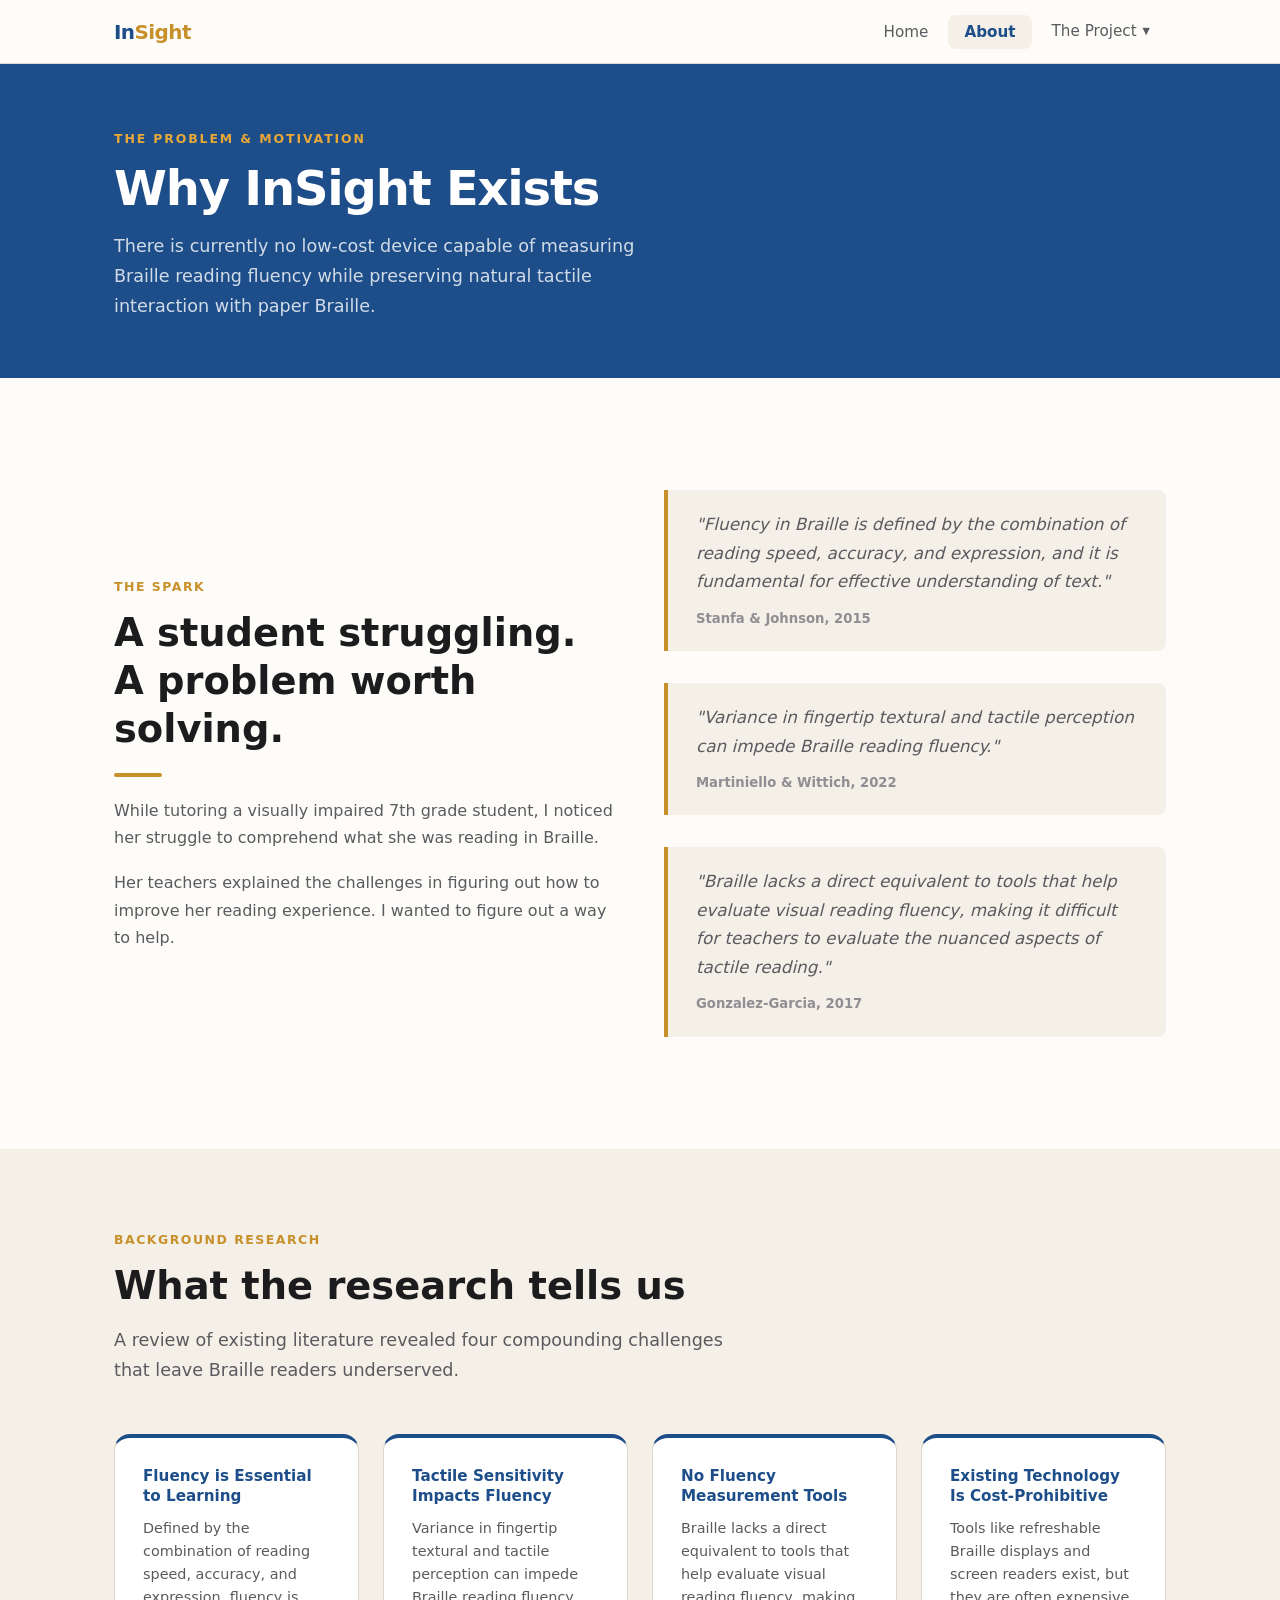
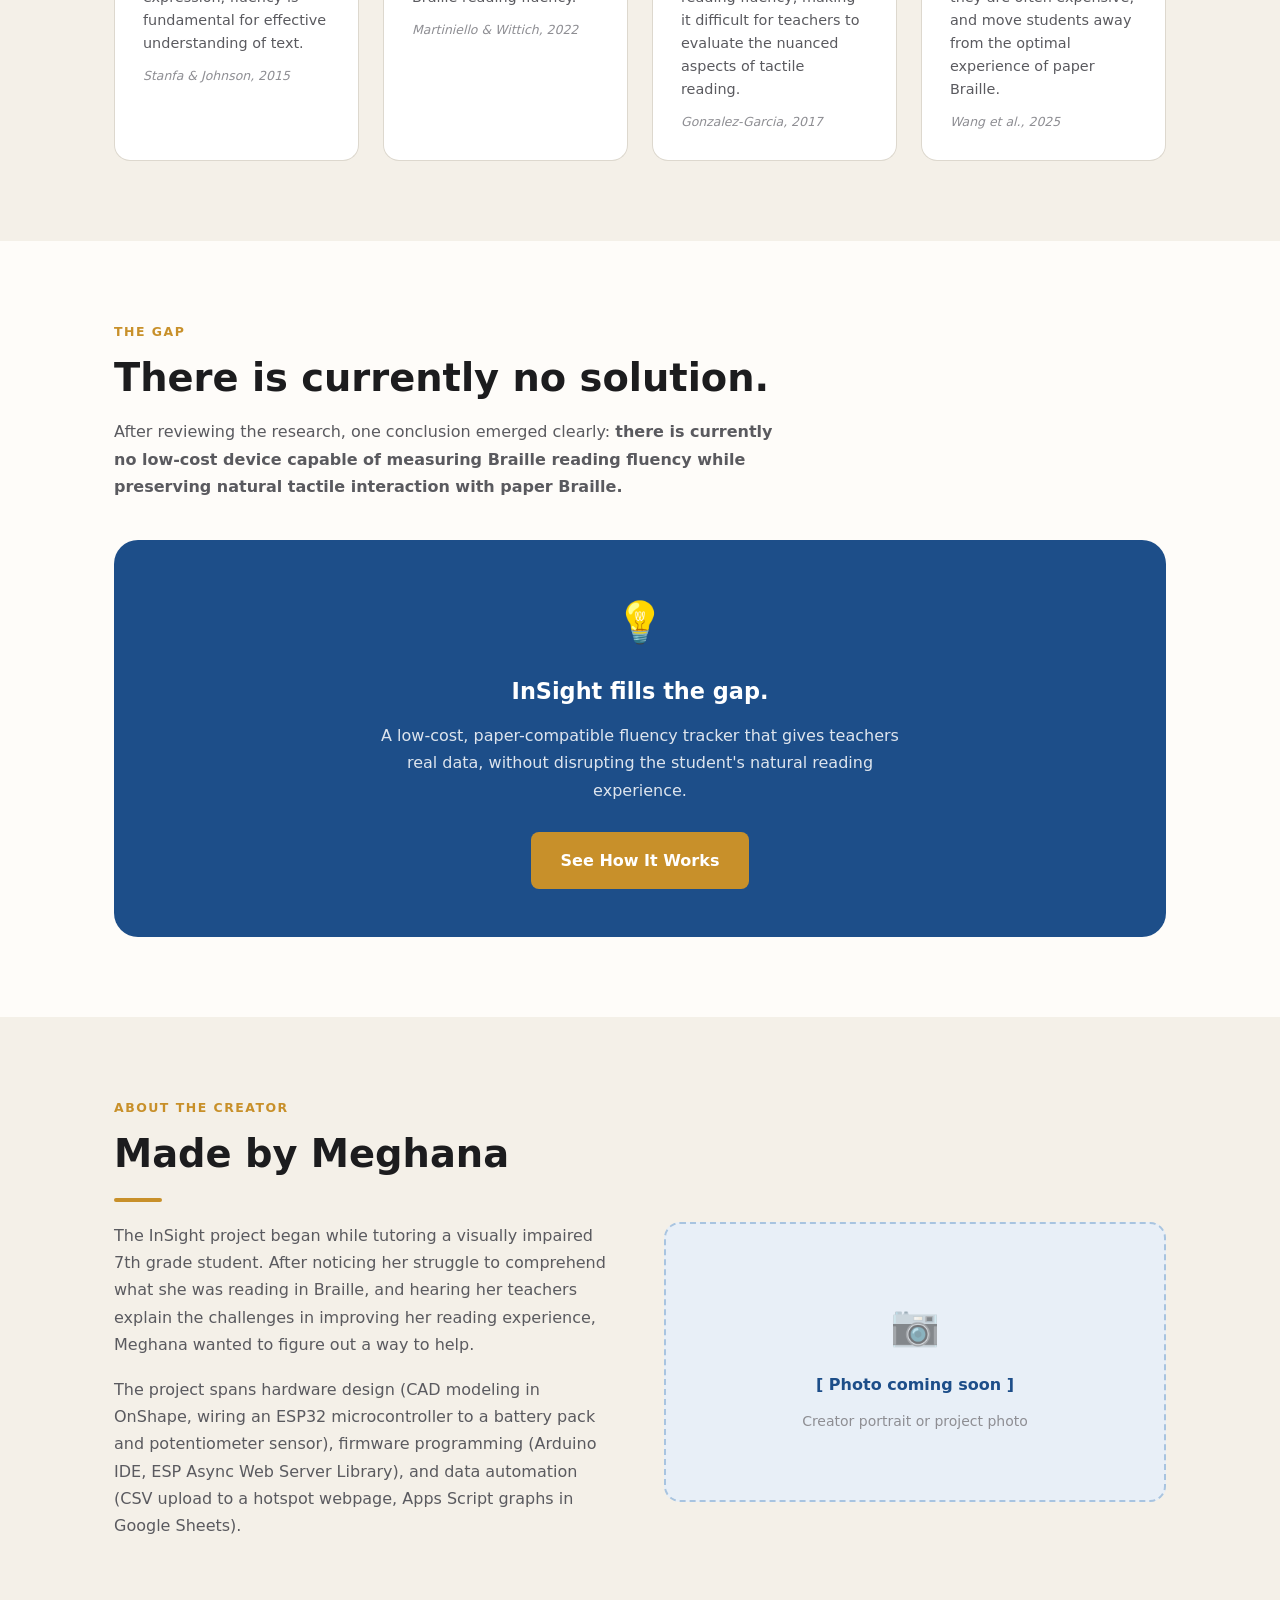
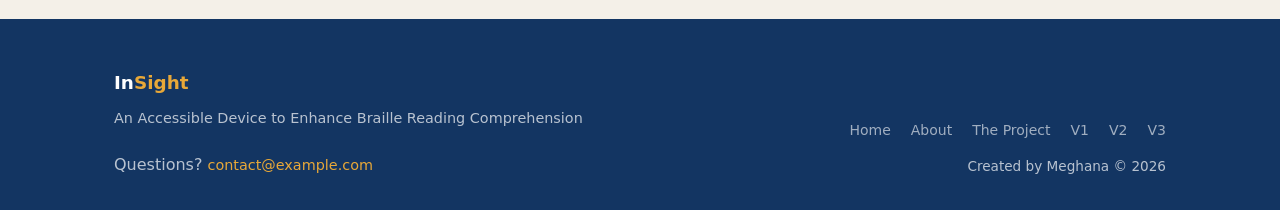
==== about.html @ 89184428 "initial commit" ====
<!DOCTYPE html>
<html lang="en">
<head>
  <meta charset="UTF-8" />
  <meta name="viewport" content="width=device-width, initial-scale=1.0" />
  <title>About: InSight</title>
  <meta name="description" content="Learn about the problem InSight was built to solve: the Braille fluency gap facing visually impaired students." />
  <link rel="stylesheet" href="styles.css" />
  <style>
    .reveal {
      opacity: 0;
      transform: translateY(24px);
      transition: opacity 0.55s ease, transform 0.55s ease;
    }
    .reveal.visible {
      opacity: 1;
      transform: none;
    }
  </style>
</head>
<body>

  <!-- ── Navbar ──────────────────────────────────────── -->
  <nav class="navbar" role="navigation" aria-label="Main navigation">
    <div class="navbar__inner">
      <a href="index.html" class="navbar__logo">In<span>Sight</span></a>
      <ul class="navbar__links" role="list">
        <li><a href="index.html">Home</a></li>
        <li><a href="about.html">About</a></li>
        <li class="nav-dropdown">
          <a href="project.html" class="nav-dropdown__toggle">The Project <span class="nav-dropdown__arrow">&#9660;</span></a>
          <ul class="nav-dropdown__menu" role="list">
            <li><a href="project.html">Overview</a></li>
            <li><a href="v1.html">Version 1</a></li>
            <li><a href="v2.html">Version 2</a></li>
            <li><a href="v3.html">Version 3</a></li>
          </ul>
        </li>
      </ul>
      <button class="navbar__toggle" aria-label="Toggle menu" aria-expanded="false">
        <span></span><span></span><span></span>
      </button>
    </div>
  </nav>

  <!-- ── Page Hero ───────────────────────────────────── -->
  <header class="page-hero">
    <div class="container">
      <p class="page-hero__label">The Problem &amp; Motivation</p>
      <h1 class="page-hero__title">Why InSight Exists</h1>
      <p class="page-hero__subtitle">
        There is currently no low-cost device capable of measuring Braille reading
        fluency while preserving natural tactile interaction with paper Braille.
      </p>
    </div>
  </header>

  <!-- ── Origin Story ────────────────────────────────── -->
  <section class="section">
    <div class="container">
      <div class="two-col">
        <div>
          <p class="section-label">The Spark</p>
          <h2 class="section-title">A student struggling. A problem worth solving.</h2>
          <div class="divider"></div>
          <p style="color:var(--color-text-secondary); margin-bottom:18px;">
            While tutoring a visually impaired 7th grade student, I noticed her
            struggle to comprehend what she was reading in Braille.
          </p>
          <p style="color:var(--color-text-secondary);">
            Her teachers explained the challenges in figuring out how to improve
            her reading experience. I wanted to figure out a way to help.
          </p>
        </div>

        <div class="reveal">
          <div class="quote-block">
            <p>
              "Fluency in Braille is defined by the combination of reading speed,
              accuracy, and expression, and it is fundamental for effective
              understanding of text."
            </p>
            <cite>Stanfa &amp; Johnson, 2015</cite>
          </div>
          <div class="quote-block">
            <p>
              "Variance in fingertip textural and tactile perception can impede
              Braille reading fluency."
            </p>
            <cite>Martiniello &amp; Wittich, 2022</cite>
          </div>
          <div class="quote-block">
            <p>
              "Braille lacks a direct equivalent to tools that help evaluate
              visual reading fluency, making it difficult for teachers to evaluate
              the nuanced aspects of tactile reading."
            </p>
            <cite>Gonzalez-Garcia, 2017</cite>
          </div>
        </div>
      </div>
    </div>
  </section>

  <!-- ── Research Findings ────────────────────────────── -->
  <section class="section section--alt">
    <div class="container">
      <p class="section-label">Background Research</p>
      <h2 class="section-title">What the research tells us</h2>
      <p class="section-subtitle">
        A review of existing literature revealed four compounding challenges
        that leave Braille readers underserved.
      </p>

      <div class="findings-grid">
        <div class="finding reveal">
          <div class="finding__heading">Fluency is Essential to Learning</div>
          <p class="finding__body">
            Defined by the combination of reading speed, accuracy, and expression,
            fluency is fundamental for effective understanding of text.
          </p>
          <span class="finding__cite">Stanfa &amp; Johnson, 2015</span>
        </div>

        <div class="finding reveal" style="transition-delay:0.1s">
          <div class="finding__heading">Tactile Sensitivity Impacts Fluency</div>
          <p class="finding__body">
            Variance in fingertip textural and tactile perception can impede
            Braille reading fluency.
          </p>
          <span class="finding__cite">Martiniello &amp; Wittich, 2022</span>
        </div>

        <div class="finding reveal" style="transition-delay:0.2s">
          <div class="finding__heading">No Fluency Measurement Tools</div>
          <p class="finding__body">
            Braille lacks a direct equivalent to tools that help evaluate visual
            reading fluency, making it difficult for teachers to evaluate the
            nuanced aspects of tactile reading.
          </p>
          <span class="finding__cite">Gonzalez-Garcia, 2017</span>
        </div>

        <div class="finding reveal" style="transition-delay:0.3s">
          <div class="finding__heading">Existing Technology Is Cost-Prohibitive</div>
          <p class="finding__body">
            Tools like refreshable Braille displays and screen readers exist, but
            they are often expensive, and move students away from the optimal
            experience of paper Braille.
          </p>
          <span class="finding__cite">Wang et al., 2025</span>
        </div>
      </div>
    </div>
  </section>

  <!-- ── Conclusion ───────────────────────────────────── -->
  <section class="section">
    <div class="container">
      <p class="section-label">The Gap</p>
      <h2 class="section-title">There is currently no solution.</h2>
      <p style="color:var(--color-text-secondary); max-width:680px; margin-bottom:40px;">
        After reviewing the research, one conclusion emerged clearly: <strong>there is
        currently no low-cost device capable of measuring Braille reading fluency while
        preserving natural tactile interaction with paper Braille.</strong>
      </p>
      <div class="callout reveal">
        <div class="callout__icon">&#128161;</div>
        <h2 class="callout__title">InSight fills the gap.</h2>
        <p class="callout__body">
          A low-cost, paper-compatible fluency tracker that gives teachers
          real data, without disrupting the student's natural reading experience.
        </p>
        <a href="project.html" class="btn btn-accent">See How It Works</a>
      </div>
    </div>
  </section>

  <!-- ── Creator ──────────────────────────────────────── -->
  <section class="section section--alt">
    <div class="container">
      <p class="section-label">About the Creator</p>
      <h2 class="section-title">Made by Meghana</h2>
      <div class="divider"></div>
      <div class="two-col" style="align-items:start;">
        <div>
          <p style="color:var(--color-text-secondary); margin-bottom:18px;">
            The InSight project began while tutoring a visually impaired 7th grade
            student. After noticing her struggle to comprehend what she was reading
            in Braille, and hearing her teachers explain the challenges in improving
            her reading experience, Meghana wanted to figure out a way to help.
          </p>
          <p style="color:var(--color-text-secondary);">
            The project spans hardware design (CAD modeling in OnShape, wiring an
            ESP32 microcontroller to a battery pack and potentiometer sensor),
            firmware programming (Arduino IDE, ESP Async Web Server Library), and
            data automation (CSV upload to a hotspot webpage, Apps Script graphs
            in Google Sheets).
          </p>
        </div>

        <div class="reveal">
          <!-- Placeholder: creator photo -->
          <div class="placeholder placeholder--image">
            <div class="placeholder__icon">&#128247;</div>
            <div class="placeholder__label">[ Photo coming soon ]</div>
            <div class="placeholder__hint">Creator portrait or project photo</div>
          </div>
        </div>
      </div>
    </div>
  </section>

  <!-- ── Footer ──────────────────────────────────────── -->
  <footer class="footer">
    <div class="footer__inner">
      <div>
        <div class="footer__logo">In<span>Sight</span></div>
        <p class="footer__tagline">An Accessible Device to Enhance Braille Reading Comprehension</p>
        <p class="footer__contact">
          Questions? <a href="mailto:contact@example.com">contact@example.com</a>
        </p>
      </div>
      <div class="footer__meta">
        <nav class="footer__nav" aria-label="Footer navigation">
          <a href="index.html">Home</a>
          <a href="about.html">About</a>
          <a href="project.html">The Project</a>
          <a href="v1.html">V1</a>
          <a href="v2.html">V2</a>
          <a href="v3.html">V3</a>
        </nav>
        <p>Created by Meghana &copy; 2026</p>
      </div>
    </div>
  </footer>

  <script src="main.js"></script>
</body>
</html>
---- styles.css ----
/* ── CSS Custom Properties ─────────────────────────────── */
:root {
  --color-primary:          #1D4E89;
  --color-primary-light:    #2E6AB5;
  --color-primary-dark:     #133562;
  --color-accent:           #C8902A;
  --color-accent-light:     #E8A838;
  --color-bg:               #FEFCF9;
  --color-surface:          #F4F0E8;
  --color-surface-2:        #EDE8DE;
  --color-border:           #DDD8CE;
  --color-text:             #1C1C1E;
  --color-text-secondary:   #5A5A5F;
  --color-text-muted:       #8E8E93;
  --color-white:            #FFFFFF;
  --color-placeholder-bg:   #E8EFF7;
  --color-placeholder-border:#A8C4E0;

  --font-sans:  'Segoe UI', system-ui, -apple-system, sans-serif;
  --font-serif: Georgia, 'Times New Roman', serif;

  --radius-sm:  4px;
  --radius-md:  8px;
  --radius-lg:  16px;
  --radius-xl:  24px;

  --shadow-sm:  0 1px 3px rgba(0,0,0,0.08);
  --shadow-md:  0 4px 16px rgba(0,0,0,0.10);
  --shadow-lg:  0 8px 32px rgba(0,0,0,0.12);

  --max-width:  1100px;
  --nav-height: 64px;

  --transition: 0.2s ease;
}

/* ── Reset & Base ──────────────────────────────────────── */
*, *::before, *::after { box-sizing: border-box; margin: 0; padding: 0; }

html { scroll-behavior: smooth; font-size: 16px; }

body {
  font-family: var(--font-sans);
  background: var(--color-bg);
  color: var(--color-text);
  line-height: 1.7;
  -webkit-font-smoothing: antialiased;
}

img { max-width: 100%; height: auto; display: block; }
a  { color: var(--color-primary); text-decoration: none; }
a:hover { text-decoration: underline; }

/* ── Utility ───────────────────────────────────────────── */
.container {
  max-width: var(--max-width);
  margin: 0 auto;
  padding: 0 24px;
}

.section {
  padding: 80px 0;
}

.section--alt {
  background: var(--color-surface);
}

.section-label {
  font-size: 0.78rem;
  font-weight: 700;
  letter-spacing: 0.12em;
  text-transform: uppercase;
  color: var(--color-accent);
  margin-bottom: 12px;
}

.section-title {
  font-size: clamp(1.6rem, 3vw, 2.4rem);
  font-weight: 700;
  color: var(--color-text);
  line-height: 1.25;
  margin-bottom: 16px;
}

.section-subtitle {
  font-size: 1.1rem;
  color: var(--color-text-secondary);
  max-width: 640px;
  margin-bottom: 48px;
}

/* ── Buttons ───────────────────────────────────────────── */
.btn {
  display: inline-flex;
  align-items: center;
  gap: 8px;
  padding: 13px 28px;
  border-radius: var(--radius-md);
  font-weight: 600;
  font-size: 1rem;
  cursor: pointer;
  border: 2px solid transparent;
  transition: all var(--transition);
  text-decoration: none;
}

.btn:hover { text-decoration: none; }

.btn-primary {
  background: var(--color-primary);
  color: var(--color-white);
}
.btn-primary:hover {
  background: var(--color-primary-light);
  transform: translateY(-1px);
  box-shadow: var(--shadow-md);
}

.btn-outline {
  background: transparent;
  color: var(--color-primary);
  border-color: var(--color-primary);
}
.btn-outline:hover {
  background: var(--color-primary);
  color: var(--color-white);
  transform: translateY(-1px);
}

.btn-accent {
  background: var(--color-accent);
  color: var(--color-white);
}
.btn-accent:hover {
  background: var(--color-accent-light);
  transform: translateY(-1px);
  box-shadow: var(--shadow-md);
}

/* ── Navbar ────────────────────────────────────────────── */
.navbar {
  position: sticky;
  top: 0;
  z-index: 100;
  height: var(--nav-height);
  background: rgba(254, 252, 249, 0.95);
  backdrop-filter: blur(12px);
  border-bottom: 1px solid var(--color-border);
  display: flex;
  align-items: center;
}

.navbar__inner {
  max-width: var(--max-width);
  margin: 0 auto;
  padding: 0 24px;
  width: 100%;
  display: flex;
  align-items: center;
  justify-content: space-between;
}

.navbar__logo {
  font-weight: 800;
  font-size: 1.25rem;
  color: var(--color-primary);
  letter-spacing: -0.03em;
  text-decoration: none;
}
.navbar__logo span {
  color: var(--color-accent);
}
.navbar__logo:hover { text-decoration: none; }

.navbar__links {
  display: flex;
  align-items: center;
  gap: 4px;
  list-style: none;
}

.navbar__links a {
  padding: 8px 16px;
  border-radius: var(--radius-md);
  font-weight: 500;
  color: var(--color-text-secondary);
  transition: all var(--transition);
  font-size: 0.95rem;
  text-decoration: none;
}

.navbar__links a:hover {
  color: var(--color-primary);
  background: var(--color-surface);
  text-decoration: none;
}

.navbar__links a.active {
  color: var(--color-primary);
  background: var(--color-surface);
  font-weight: 600;
}

.navbar__toggle {
  display: none;
  flex-direction: column;
  gap: 5px;
  cursor: pointer;
  background: none;
  border: none;
  padding: 8px;
  border-radius: var(--radius-sm);
}

.navbar__toggle span {
  display: block;
  width: 22px;
  height: 2px;
  background: var(--color-text);
  border-radius: 2px;
  transition: all var(--transition);
}

/* ── Footer ────────────────────────────────────────────── */
.footer {
  background: var(--color-primary-dark);
  color: rgba(255,255,255,0.7);
  padding: 48px 0 32px;
  margin-top: auto;
}

.footer__inner {
  max-width: var(--max-width);
  margin: 0 auto;
  padding: 0 24px;
  display: grid;
  grid-template-columns: 1fr auto;
  gap: 32px;
  align-items: end;
}

.footer__logo {
  font-weight: 800;
  font-size: 1.15rem;
  color: var(--color-white);
  margin-bottom: 8px;
}
.footer__logo span { color: var(--color-accent-light); }

.footer__tagline {
  font-size: 0.9rem;
  margin-bottom: 20px;
}

.footer__contact a {
  color: var(--color-accent-light);
  font-size: 0.9rem;
}
.footer__contact a:hover { color: var(--color-white); }

.footer__meta {
  text-align: right;
  font-size: 0.85rem;
}

.footer__nav {
  display: flex;
  gap: 20px;
  margin-bottom: 12px;
  justify-content: flex-end;
}
.footer__nav a {
  color: rgba(255,255,255,0.6);
  font-size: 0.875rem;
  transition: color var(--transition);
}
.footer__nav a:hover { color: var(--color-white); text-decoration: none; }

/* ── Placeholder blocks ────────────────────────────────── */
.placeholder {
  background: var(--color-placeholder-bg);
  border: 2px dashed var(--color-placeholder-border);
  border-radius: var(--radius-lg);
  display: flex;
  flex-direction: column;
  align-items: center;
  justify-content: center;
  text-align: center;
  gap: 12px;
  padding: 48px 24px;
  color: var(--color-primary);
}

.placeholder--image {
  min-height: 280px;
}

.placeholder--video {
  min-height: 360px;
}

.placeholder__icon {
  font-size: 2.5rem;
  opacity: 0.5;
}

.placeholder__label {
  font-weight: 700;
  font-size: 1rem;
  color: var(--color-primary);
}

.placeholder__hint {
  font-size: 0.875rem;
  color: var(--color-text-muted);
}

/* ── Card ──────────────────────────────────────────────── */
.card {
  background: var(--color-white);
  border: 1px solid var(--color-border);
  border-radius: var(--radius-lg);
  padding: 32px;
  box-shadow: var(--shadow-sm);
  transition: box-shadow var(--transition);
}

.card:hover {
  box-shadow: var(--shadow-md);
}

.card__icon {
  font-size: 2rem;
  margin-bottom: 16px;
}

.card__title {
  font-size: 1.15rem;
  font-weight: 700;
  color: var(--color-text);
  margin-bottom: 8px;
}

.card__body {
  color: var(--color-text-secondary);
  font-size: 0.95rem;
  line-height: 1.65;
}

/* ── Stat block ────────────────────────────────────────── */
.stats-grid {
  display: grid;
  grid-template-columns: repeat(auto-fit, minmax(180px, 1fr));
  gap: 24px;
  margin-top: 48px;
}

.stat {
  text-align: center;
  padding: 32px 20px;
  background: var(--color-white);
  border-radius: var(--radius-lg);
  border: 1px solid var(--color-border);
}

.stat__number {
  font-size: 2.2rem;
  font-weight: 800;
  color: var(--color-primary);
  line-height: 1;
  margin-bottom: 8px;
}

.stat__label {
  font-size: 0.875rem;
  color: var(--color-text-secondary);
  line-height: 1.4;
}

/* ── Divider ───────────────────────────────────────────── */
.divider {
  width: 48px;
  height: 4px;
  background: var(--color-accent);
  border-radius: 2px;
  margin: 20px 0;
}

/* ── Two-column grid ───────────────────────────────────── */
.two-col {
  display: grid;
  grid-template-columns: 1fr 1fr;
  gap: 48px;
  align-items: center;
}

.two-col--reverse {
  direction: rtl;
}
.two-col--reverse > * { direction: ltr; }

/* ── Citation / Quote ──────────────────────────────────── */
.quote-block {
  border-left: 4px solid var(--color-accent);
  padding: 20px 28px;
  background: var(--color-surface);
  border-radius: 0 var(--radius-md) var(--radius-md) 0;
  margin: 32px 0;
}

.quote-block p {
  font-style: italic;
  color: var(--color-text-secondary);
  font-size: 1.05rem;
  margin-bottom: 8px;
}

.quote-block cite {
  font-size: 0.825rem;
  color: var(--color-text-muted);
  font-style: normal;
  font-weight: 600;
}

/* ── Research finding cards ────────────────────────────── */
.findings-grid {
  display: grid;
  grid-template-columns: repeat(auto-fit, minmax(240px, 1fr));
  gap: 24px;
  margin-top: 40px;
}

.finding {
  background: var(--color-white);
  border: 1px solid var(--color-border);
  border-radius: var(--radius-lg);
  padding: 28px;
  border-top: 4px solid var(--color-primary);
}

.finding__heading {
  font-weight: 700;
  font-size: 0.95rem;
  color: var(--color-primary);
  margin-bottom: 10px;
  line-height: 1.35;
}

.finding__body {
  font-size: 0.9rem;
  color: var(--color-text-secondary);
  line-height: 1.6;
}

.finding__cite {
  display: block;
  margin-top: 10px;
  font-size: 0.78rem;
  color: var(--color-text-muted);
  font-style: italic;
}

/* ── Process steps ─────────────────────────────────────── */
.steps {
  counter-reset: step;
  display: flex;
  flex-direction: column;
  gap: 0;
}

.step {
  display: flex;
  gap: 20px;
  padding: 24px 0;
  border-bottom: 1px solid var(--color-border);
}
.step:last-child { border-bottom: none; }

.step__number {
  counter-increment: step;
  flex-shrink: 0;
  width: 40px;
  height: 40px;
  border-radius: 50%;
  background: var(--color-primary);
  color: var(--color-white);
  font-weight: 700;
  font-size: 0.9rem;
  display: flex;
  align-items: center;
  justify-content: center;
}

.step__content {}
.step__title {
  font-weight: 700;
  font-size: 1rem;
  color: var(--color-text);
  margin-bottom: 4px;
}
.step__body {
  font-size: 0.9rem;
  color: var(--color-text-secondary);
  line-height: 1.6;
}

/* ── Tag / Badge ───────────────────────────────────────── */
.tag {
  display: inline-block;
  padding: 4px 12px;
  border-radius: 99px;
  font-size: 0.78rem;
  font-weight: 600;
  letter-spacing: 0.02em;
}
.tag--blue   { background: #DDEAF9; color: var(--color-primary); }
.tag--amber  { background: #FDF3DC; color: #7A5800; }
.tag--green  { background: #D6F0E6; color: #1B6B45; }

.tag-row {
  display: flex;
  flex-wrap: wrap;
  gap: 8px;
  margin-top: 16px;
}

/* ── Media grid ────────────────────────────────────────── */
.media-grid {
  display: grid;
  grid-template-columns: 1fr 1fr;
  gap: 24px;
  margin-top: 32px;
}

/* ── Hero (Home) ───────────────────────────────────────── */
.hero {
  background: linear-gradient(135deg, var(--color-primary-dark) 0%, var(--color-primary) 60%, #2E6AB5 100%);
  color: var(--color-white);
  padding: 100px 0 80px;
  position: relative;
  overflow: hidden;
}

.hero::before {
  content: '';
  position: absolute;
  inset: 0;
  background: url("data:image/svg+xml,%3Csvg width='60' height='60' viewBox='0 0 60 60' xmlns='http://www.w3.org/2000/svg'%3E%3Cg fill='none' fill-rule='evenodd'%3E%3Cg fill='%23ffffff' fill-opacity='0.04'%3E%3Ccircle cx='10' cy='10' r='4'/%3E%3Ccircle cx='30' cy='10' r='4'/%3E%3Ccircle cx='50' cy='10' r='4'/%3E%3Ccircle cx='10' cy='30' r='4'/%3E%3Ccircle cx='30' cy='30' r='4'/%3E%3Ccircle cx='50' cy='30' r='4'/%3E%3Ccircle cx='10' cy='50' r='4'/%3E%3Ccircle cx='30' cy='50' r='4'/%3E%3Ccircle cx='50' cy='50' r='4'/%3E%3C/g%3E%3C/g%3E%3C/svg%3E");
}

.hero__inner {
  position: relative;
  max-width: var(--max-width);
  margin: 0 auto;
  padding: 0 24px;
}

.hero__eyebrow {
  font-size: 0.8rem;
  font-weight: 700;
  letter-spacing: 0.15em;
  text-transform: uppercase;
  color: var(--color-accent-light);
  margin-bottom: 20px;
}

.hero__title {
  font-size: clamp(2.5rem, 6vw, 4.5rem);
  font-weight: 800;
  line-height: 1.1;
  letter-spacing: -0.03em;
  margin-bottom: 24px;
  max-width: 720px;
}

.hero__title em {
  font-style: normal;
  color: var(--color-accent-light);
}

.hero__description {
  font-size: 1.2rem;
  line-height: 1.65;
  color: rgba(255,255,255,0.85);
  max-width: 600px;
  margin-bottom: 40px;
}

.hero__actions {
  display: flex;
  gap: 16px;
  flex-wrap: wrap;
}

.hero__scroll {
  margin-top: 64px;
  display: flex;
  align-items: center;
  gap: 10px;
  color: rgba(255,255,255,0.5);
  font-size: 0.825rem;
}

.hero__scroll-line {
  width: 32px;
  height: 1px;
  background: rgba(255,255,255,0.3);
}

/* ── Page hero (inner pages) ───────────────────────────── */
.page-hero {
  background: var(--color-primary);
  color: var(--color-white);
  padding: 64px 0 56px;
}

.page-hero__label {
  font-size: 0.78rem;
  font-weight: 700;
  letter-spacing: 0.15em;
  text-transform: uppercase;
  color: var(--color-accent-light);
  margin-bottom: 12px;
}

.page-hero__title {
  font-size: clamp(1.8rem, 4vw, 3rem);
  font-weight: 800;
  letter-spacing: -0.025em;
  line-height: 1.15;
  margin-bottom: 16px;
}

.page-hero__subtitle {
  font-size: 1.1rem;
  color: rgba(255,255,255,0.8);
  max-width: 560px;
}

/* ── Intro section (Home) ──────────────────────────────── */
.intro-grid {
  display: grid;
  grid-template-columns: repeat(auto-fit, minmax(260px, 1fr));
  gap: 24px;
  margin-top: 48px;
}

/* ── Conclusion callout ─────────────────────────────────── */
.callout {
  background: var(--color-primary);
  color: var(--color-white);
  border-radius: var(--radius-xl);
  padding: 48px;
  text-align: center;
}

.callout__icon { font-size: 2.5rem; margin-bottom: 16px; }
.callout__title {
  font-size: 1.4rem;
  font-weight: 700;
  margin-bottom: 12px;
}
.callout__body {
  font-size: 1rem;
  color: rgba(255,255,255,0.85);
  max-width: 520px;
  margin: 0 auto 28px;
}

/* ── Spec table ─────────────────────────────────────────── */
.spec-table {
  width: 100%;
  border-collapse: collapse;
  font-size: 0.9rem;
}

.spec-table th, .spec-table td {
  padding: 12px 16px;
  text-align: left;
  border-bottom: 1px solid var(--color-border);
}

.spec-table th {
  font-weight: 700;
  color: var(--color-text);
  background: var(--color-surface);
  font-size: 0.825rem;
  letter-spacing: 0.04em;
  text-transform: uppercase;
}

.spec-table td:first-child {
  font-weight: 600;
  color: var(--color-text);
  width: 40%;
}

.spec-table td:last-child {
  color: var(--color-text-secondary);
}

/* ── Animations ─────────────────────────────────────────── */
@keyframes fadeUp {
  from { opacity: 0; transform: translateY(20px); }
  to   { opacity: 1; transform: translateY(0); }
}

.fade-up {
  opacity: 0;
  animation: fadeUp 0.5s ease forwards;
}

.fade-up--delay-1 { animation-delay: 0.1s; }
.fade-up--delay-2 { animation-delay: 0.2s; }
.fade-up--delay-3 { animation-delay: 0.3s; }

/* ── Nav Dropdown ──────────────────────────────────────── */
.nav-dropdown {
  position: relative;
}

.nav-dropdown__toggle {
  display: flex !important;
  align-items: center;
  gap: 4px;
  cursor: pointer;
}

.nav-dropdown__arrow {
  font-size: 0.6rem;
  transition: transform var(--transition);
  margin-left: 2px;
  display: inline-block;
}

.nav-dropdown:hover .nav-dropdown__arrow,
.nav-dropdown.open .nav-dropdown__arrow {
  transform: rotate(180deg);
}

.nav-dropdown__menu {
  display: none;
  position: absolute;
  top: calc(100% + 8px);
  left: 50%;
  transform: translateX(-50%);
  background: var(--color-white);
  border: 1px solid var(--color-border);
  border-radius: var(--radius-md);
  box-shadow: var(--shadow-md);
  min-width: 175px;
  padding: 6px 0;
  list-style: none;
  z-index: 200;
}

.nav-dropdown:hover .nav-dropdown__menu,
.nav-dropdown.open .nav-dropdown__menu {
  display: block;
}

.nav-dropdown__menu li { list-style: none; }

.navbar__links .nav-dropdown__menu a {
  padding: 10px 20px;
  border-radius: 0;
  font-size: 0.875rem;
  display: block;
  width: 100%;
}

.navbar__links .nav-dropdown__menu a:hover {
  background: var(--color-surface);
}

/* ── Version nav tabs ───────────────────────────────────── */
.version-nav {
  display: flex;
  gap: 8px;
  flex-wrap: wrap;
  margin-top: 28px;
  padding-top: 24px;
  border-top: 1px solid rgba(255,255,255,0.18);
}

.version-nav__item {
  padding: 8px 20px;
  border-radius: 99px;
  font-size: 0.875rem;
  font-weight: 600;
  border: 1px solid rgba(255,255,255,0.3);
  color: rgba(255,255,255,0.7);
  text-decoration: none;
  transition: all var(--transition);
}

.version-nav__item:hover {
  background: rgba(255,255,255,0.15);
  color: #fff;
  text-decoration: none;
}

.version-nav__item.active {
  background: rgba(255,255,255,0.22);
  color: #fff;
  border-color: rgba(255,255,255,0.55);
}

/* ── Version badge ──────────────────────────────────────── */
.version-badge {
  display: inline-flex;
  align-items: center;
  gap: 6px;
  padding: 4px 14px;
  border-radius: 99px;
  font-size: 0.75rem;
  font-weight: 700;
  letter-spacing: 0.08em;
  text-transform: uppercase;
  margin-bottom: 14px;
}

.version-badge--v1 {
  background: rgba(200,144,42,0.25);
  color: var(--color-accent-light);
  border: 1px solid rgba(200,144,42,0.4);
}

.version-badge--v2 {
  background: rgba(46,106,181,0.25);
  color: #7BB8FF;
  border: 1px solid rgba(46,106,181,0.4);
}

.version-badge--v3 {
  background: rgba(27,107,69,0.25);
  color: #5FD4A4;
  border: 1px solid rgba(27,107,69,0.4);
}

/* ── Version cards (project overview) ───────────────────── */
.version-cards {
  display: grid;
  grid-template-columns: repeat(auto-fit, minmax(300px, 1fr));
  gap: 28px;
  margin-top: 48px;
}

.version-card {
  background: var(--color-white);
  border: 1px solid var(--color-border);
  border-radius: var(--radius-lg);
  overflow: hidden;
  box-shadow: var(--shadow-sm);
  transition: box-shadow var(--transition), transform var(--transition);
}

.version-card:hover {
  box-shadow: var(--shadow-md);
  transform: translateY(-3px);
}

.version-card__num {
  font-size: 0.75rem;
  font-weight: 700;
  letter-spacing: 0.1em;
  text-transform: uppercase;
  color: var(--color-text-muted);
  margin-bottom: 6px;
}

.version-card__title {
  font-size: 1.3rem;
  font-weight: 700;
  color: var(--color-text);
  margin-bottom: 0;
}

.version-card__header {
  padding: 24px 28px 0;
}

.version-card__body {
  padding: 14px 28px 20px;
  font-size: 0.9rem;
  color: var(--color-text-secondary);
  line-height: 1.65;
}

.version-card__footer {
  padding: 0 28px 28px;
  display: flex;
  gap: 8px;
  flex-wrap: wrap;
  align-items: center;
  justify-content: space-between;
}

.version-card__img {
  width: 100%;
  height: 200px;
  object-fit: cover;
  display: block;
}

/* ── Version prev/next navigation ───────────────────────── */
.version-pagination {
  display: flex;
  justify-content: space-between;
  gap: 16px;
  margin-top: 0;
}

.version-pagination__item {
  flex: 1;
  max-width: 260px;
  display: flex;
  flex-direction: column;
  gap: 4px;
  padding: 20px 24px;
  border: 1px solid var(--color-border);
  border-radius: var(--radius-lg);
  text-decoration: none;
  transition: all var(--transition);
  color: var(--color-text);
}

.version-pagination__item:hover {
  background: var(--color-surface);
  border-color: var(--color-primary);
  box-shadow: var(--shadow-sm);
  text-decoration: none;
  color: var(--color-text);
}

.version-pagination__item--next {
  margin-left: auto;
  text-align: right;
}

.version-pagination__label {
  font-size: 0.75rem;
  font-weight: 700;
  letter-spacing: 0.08em;
  text-transform: uppercase;
  color: var(--color-text-muted);
}

.version-pagination__title {
  font-size: 1rem;
  font-weight: 700;
  color: var(--color-primary);
}

/* ── Video embed ────────────────────────────────────────── */
.video-wrapper {
  border-radius: var(--radius-lg);
  overflow: hidden;
  box-shadow: var(--shadow-lg);
  background: #000;
  width: 100%;
}

.video-wrapper video {
  width: 100%;
  display: block;
}

/* ── PDF embed ──────────────────────────────────────────── */
.pdf-wrapper {
  border-radius: var(--radius-lg);
  overflow: hidden;
  box-shadow: var(--shadow-md);
  border: 1px solid var(--color-border);
}

.pdf-wrapper iframe {
  display: block;
  width: 100%;
  height: 480px;
  border: none;
}

/* ── Insight callout (key learnings) ────────────────────── */
.insight-box {
  background: linear-gradient(135deg, #EEF4FF 0%, #F0F7FF 100%);
  border: 1px solid #C0D8F8;
  border-left: 4px solid var(--color-primary);
  border-radius: 0 var(--radius-md) var(--radius-md) 0;
  padding: 24px 28px;
  margin-bottom: 20px;
}

.insight-box__label {
  font-size: 0.72rem;
  font-weight: 700;
  letter-spacing: 0.12em;
  text-transform: uppercase;
  color: var(--color-primary);
  margin-bottom: 8px;
}

.insight-box__body {
  font-size: 0.95rem;
  color: var(--color-text-secondary);
  line-height: 1.65;
}

/* ── Feature list (V3) ──────────────────────────────────── */
.feature-list {
  display: grid;
  grid-template-columns: repeat(auto-fit, minmax(240px, 1fr));
  gap: 20px;
  margin-top: 36px;
}

.feature-item {
  display: flex;
  gap: 16px;
  padding: 20px;
  background: var(--color-white);
  border: 1px solid var(--color-border);
  border-radius: var(--radius-md);
}

.feature-item__icon {
  font-size: 1.6rem;
  flex-shrink: 0;
  margin-top: 2px;
}

.feature-item__title {
  font-weight: 700;
  font-size: 0.95rem;
  color: var(--color-text);
  margin-bottom: 4px;
}

.feature-item__body {
  font-size: 0.875rem;
  color: var(--color-text-secondary);
  line-height: 1.55;
}

/* ── Design timeline (project overview) ─────────────────── */
.timeline {
  position: relative;
  padding-left: 32px;
  margin: 40px 0;
}

.timeline::before {
  content: '';
  position: absolute;
  left: 8px;
  top: 8px;
  bottom: 8px;
  width: 2px;
  background: var(--color-border);
}

.timeline__item {
  position: relative;
  margin-bottom: 36px;
}

.timeline__item:last-child { margin-bottom: 0; }

.timeline__item::before {
  content: '';
  position: absolute;
  left: -28px;
  top: 6px;
  width: 12px;
  height: 12px;
  border-radius: 50%;
  background: var(--color-primary);
  border: 2px solid var(--color-bg);
  box-shadow: 0 0 0 2px var(--color-primary);
}

.timeline__label {
  font-size: 0.72rem;
  font-weight: 700;
  letter-spacing: 0.1em;
  text-transform: uppercase;
  color: var(--color-accent);
  margin-bottom: 4px;
}

.timeline__title {
  font-size: 1.05rem;
  font-weight: 700;
  color: var(--color-text);
  margin-bottom: 6px;
}

.timeline__body {
  font-size: 0.9rem;
  color: var(--color-text-secondary);
  line-height: 1.6;
}

/* ── Responsive ─────────────────────────────────────────── */
@media (max-width: 768px) {
  .section { padding: 56px 0; }

  .navbar__links {
    display: none;
    position: absolute;
    top: var(--nav-height);
    left: 0;
    right: 0;
    flex-direction: column;
    gap: 0;
    background: var(--color-bg);
    border-bottom: 1px solid var(--color-border);
    padding: 8px 0;
    box-shadow: var(--shadow-md);
  }

  .navbar__links.open { display: flex; }

  .navbar__links a {
    border-radius: 0;
    padding: 14px 24px;
    font-size: 1rem;
    width: 100%;
  }

  .navbar__toggle { display: flex; }

  .two-col {
    grid-template-columns: 1fr;
    gap: 32px;
  }

  .two-col--reverse { direction: ltr; }

  .media-grid {
    grid-template-columns: 1fr;
  }

  .footer__inner {
    grid-template-columns: 1fr;
    gap: 24px;
  }

  .footer__meta { text-align: left; }
  .footer__nav  { justify-content: flex-start; }

  .hero { padding: 72px 0 56px; }

  .callout { padding: 36px 24px; }

  .hero__actions { flex-direction: column; align-items: flex-start; }

  .nav-dropdown__menu {
    position: static;
    transform: none;
    box-shadow: none;
    border: none;
    border-radius: 0;
    background: var(--color-surface-2);
    padding: 0;
    min-width: auto;
  }

  .navbar__links .nav-dropdown__menu a {
    padding: 12px 40px;
    font-size: 0.95rem;
  }

  .version-pagination {
    flex-direction: column;
  }

  .version-pagination__item {
    max-width: none;
  }

  .version-pagination__item--next {
    text-align: left;
    margin-left: 0;
  }

  .version-cards {
    grid-template-columns: 1fr;
  }
}

@media (max-width: 480px) {
  .container { padding: 0 16px; }
  .hero__inner { padding: 0 16px; }
  .page-hero { padding: 48px 0 40px; }
}
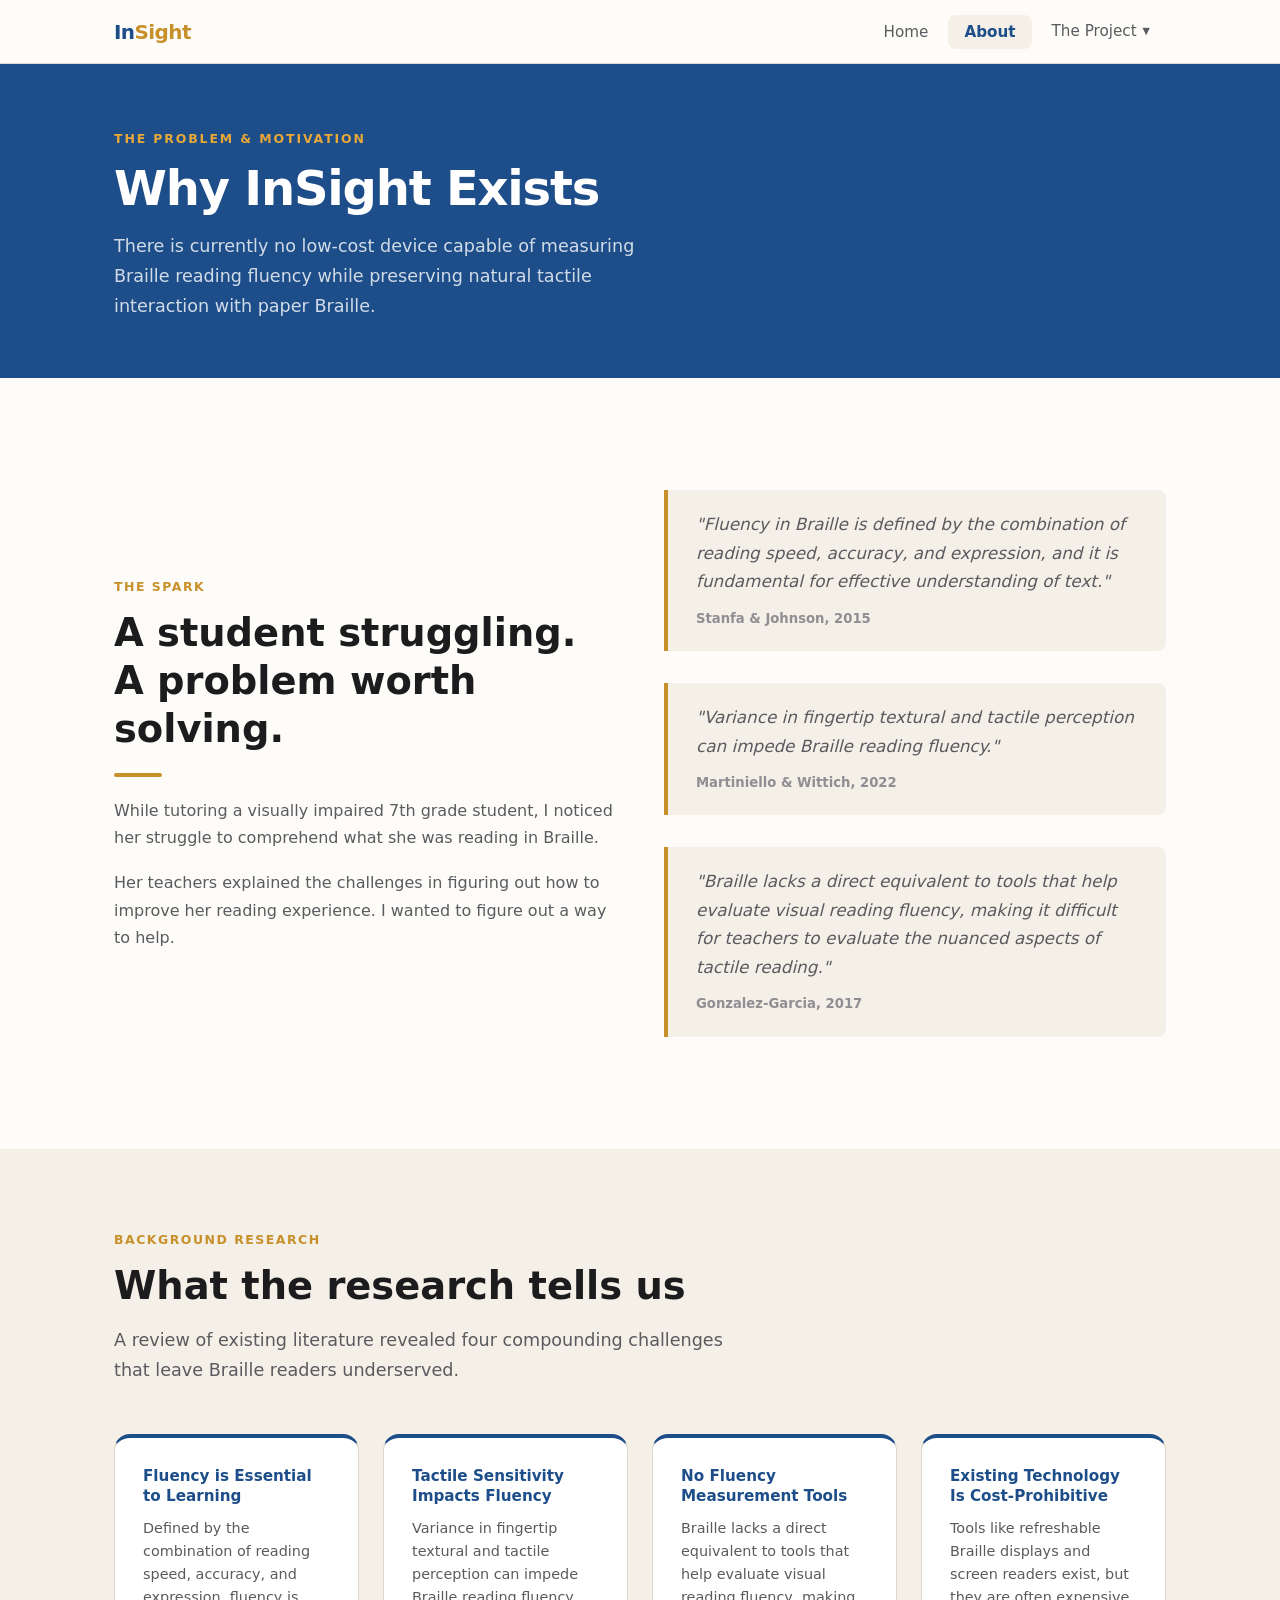
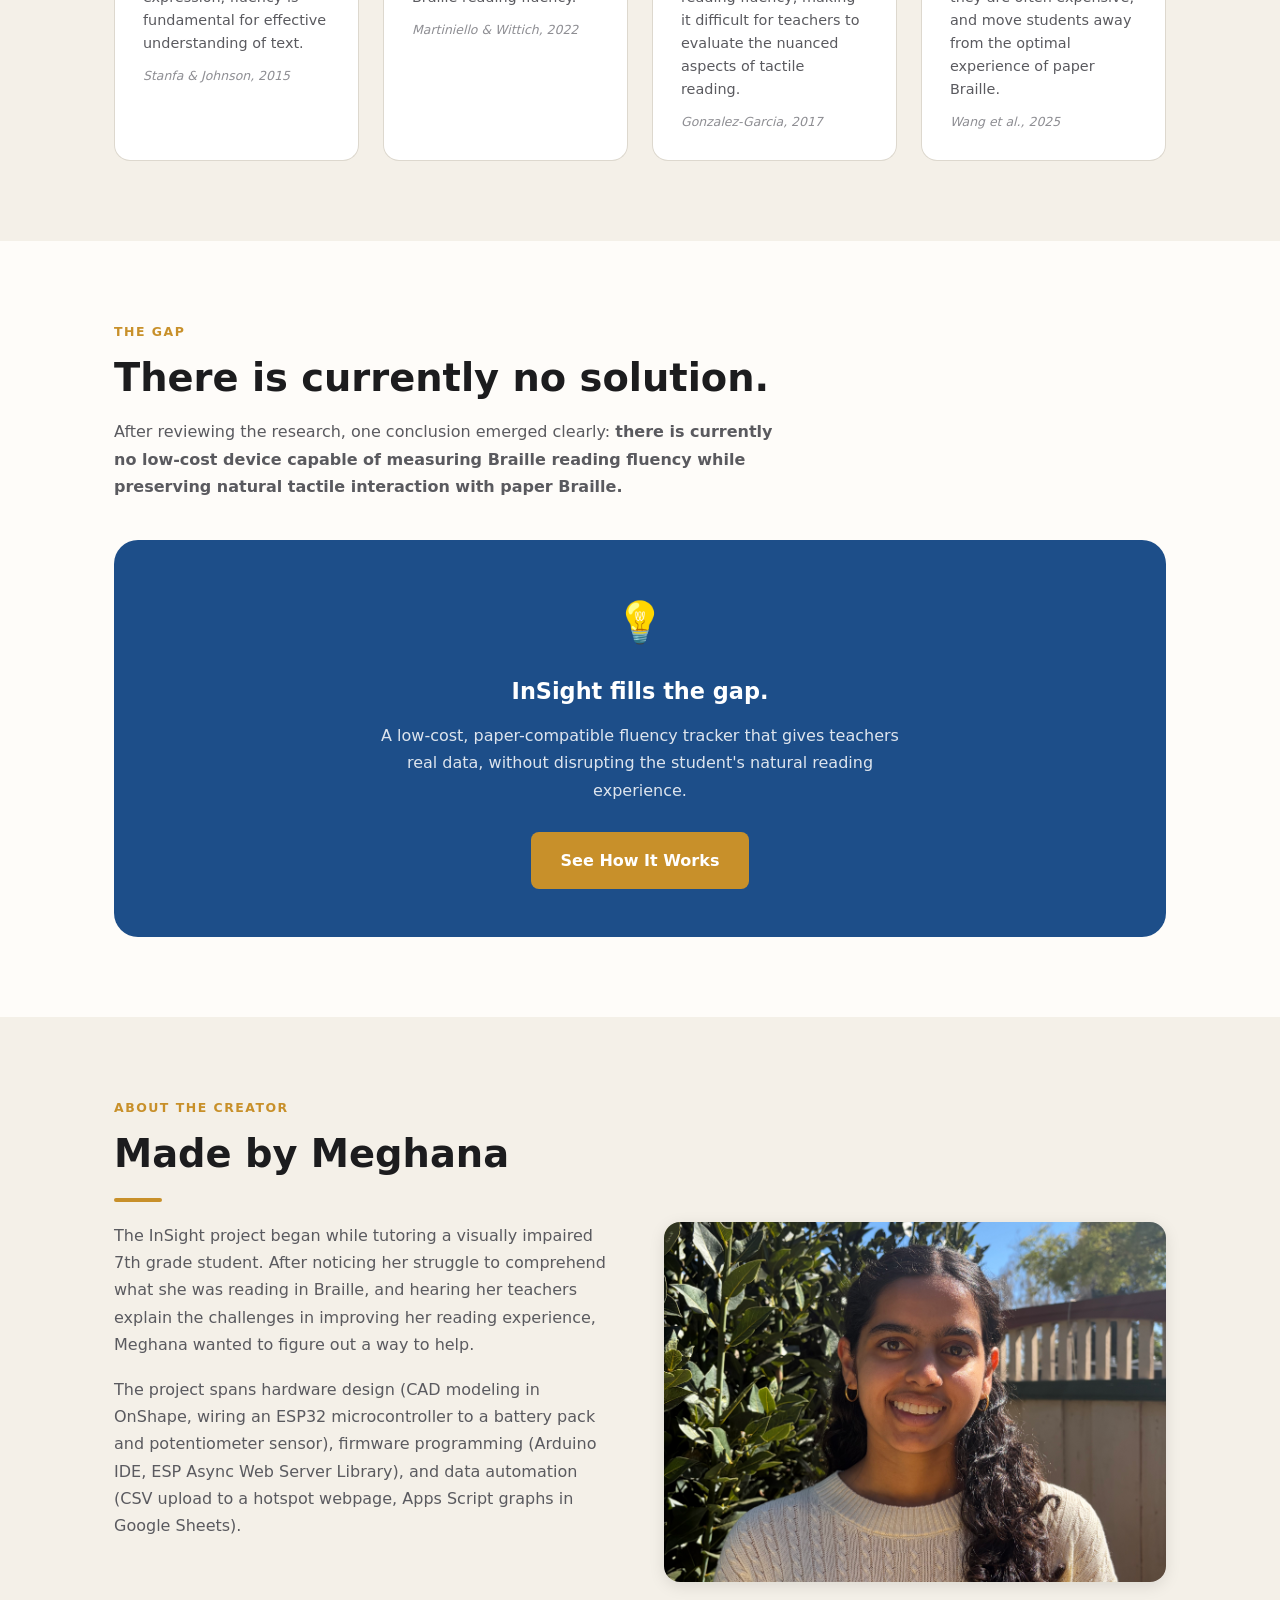
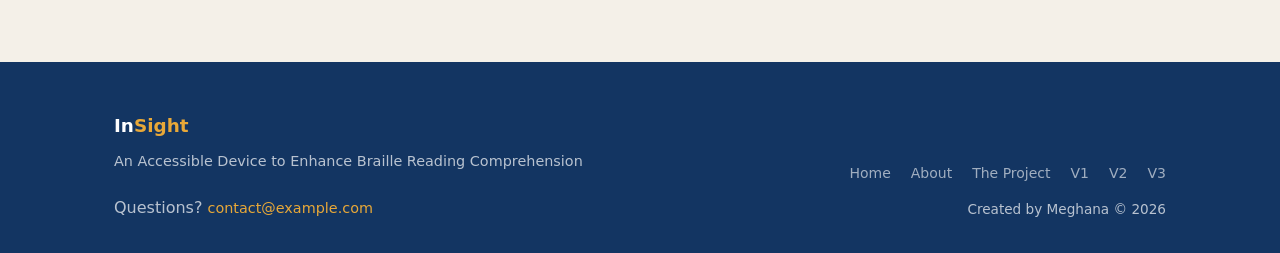
==== commit 863911f1: "updated website with heatmap and new demo" ====
--- a/about.html
+++ b/about.html
@@ -200,12 +200,7 @@
         </div>
 
         <div class="reveal">
-          <!-- Placeholder: creator photo -->
-          <div class="placeholder placeholder--image">
-            <div class="placeholder__icon">&#128247;</div>
-            <div class="placeholder__label">[ Photo coming soon ]</div>
-            <div class="placeholder__hint">Creator portrait or project photo</div>
-          </div>
+          <img src="assets/Meghana.jpeg" alt="Meghana, creator of InSight" class="creator-photo" />
         </div>
       </div>
     </div>
--- a/styles.css
+++ b/styles.css
@@ -755,6 +755,15 @@
   z-index: 200;
 }
 
+.nav-dropdown__menu::before {
+  content: "";
+  position: absolute;
+  bottom: 100%;
+  left: 0;
+  right: 0;
+  height: 8px;
+}
+
 .nav-dropdown:hover .nav-dropdown__menu,
 .nav-dropdown.open .nav-dropdown__menu {
   display: block;
@@ -965,6 +974,89 @@
 .video-wrapper video {
   width: 100%;
   display: block;
+}
+
+.demo-link {
+  display: flex;
+  align-items: center;
+  gap: 16px;
+  width: 100%;
+  padding: 24px;
+  border: 1px solid var(--color-border);
+  border-radius: var(--radius-lg);
+  background: var(--color-white);
+  box-shadow: var(--shadow-md);
+  color: var(--color-text);
+  transition: transform var(--transition), box-shadow var(--transition);
+}
+
+.demo-link:hover {
+  transform: translateY(-2px);
+  box-shadow: var(--shadow-lg);
+  text-decoration: none;
+}
+
+.demo-link__play {
+  display: grid;
+  place-items: center;
+  flex: 0 0 52px;
+  height: 52px;
+  border-radius: 50%;
+  background: var(--color-primary);
+  color: var(--color-white);
+}
+
+.demo-link__text {
+  display: flex;
+  flex-direction: column;
+  line-height: 1.4;
+}
+
+.demo-link__text strong {
+  color: var(--color-primary);
+}
+
+.demo-link__text span {
+  color: var(--color-text-muted);
+  font-size: 0.875rem;
+}
+
+.demo-link__external {
+  margin-left: auto;
+  color: var(--color-primary);
+  font-size: 1.25rem;
+}
+
+.visualization-card {
+  max-width: 640px;
+  margin: 0 auto;
+  padding: 20px;
+  border: 1px solid var(--color-border);
+  border-radius: var(--radius-lg);
+  background: var(--color-white);
+  box-shadow: var(--shadow-md);
+}
+
+.visualization-card img {
+  width: 100%;
+  max-height: 720px;
+  object-fit: contain;
+  border-radius: var(--radius-md);
+}
+
+.visualization-card figcaption {
+  margin-top: 12px;
+  color: var(--color-text-muted);
+  font-size: 0.875rem;
+  text-align: center;
+}
+
+.creator-photo {
+  width: 100%;
+  height: 360px;
+  object-fit: cover;
+  border-radius: var(--radius-lg);
+  box-shadow: var(--shadow-md);
 }
 
 /* ── PDF embed ──────────────────────────────────────────── */
